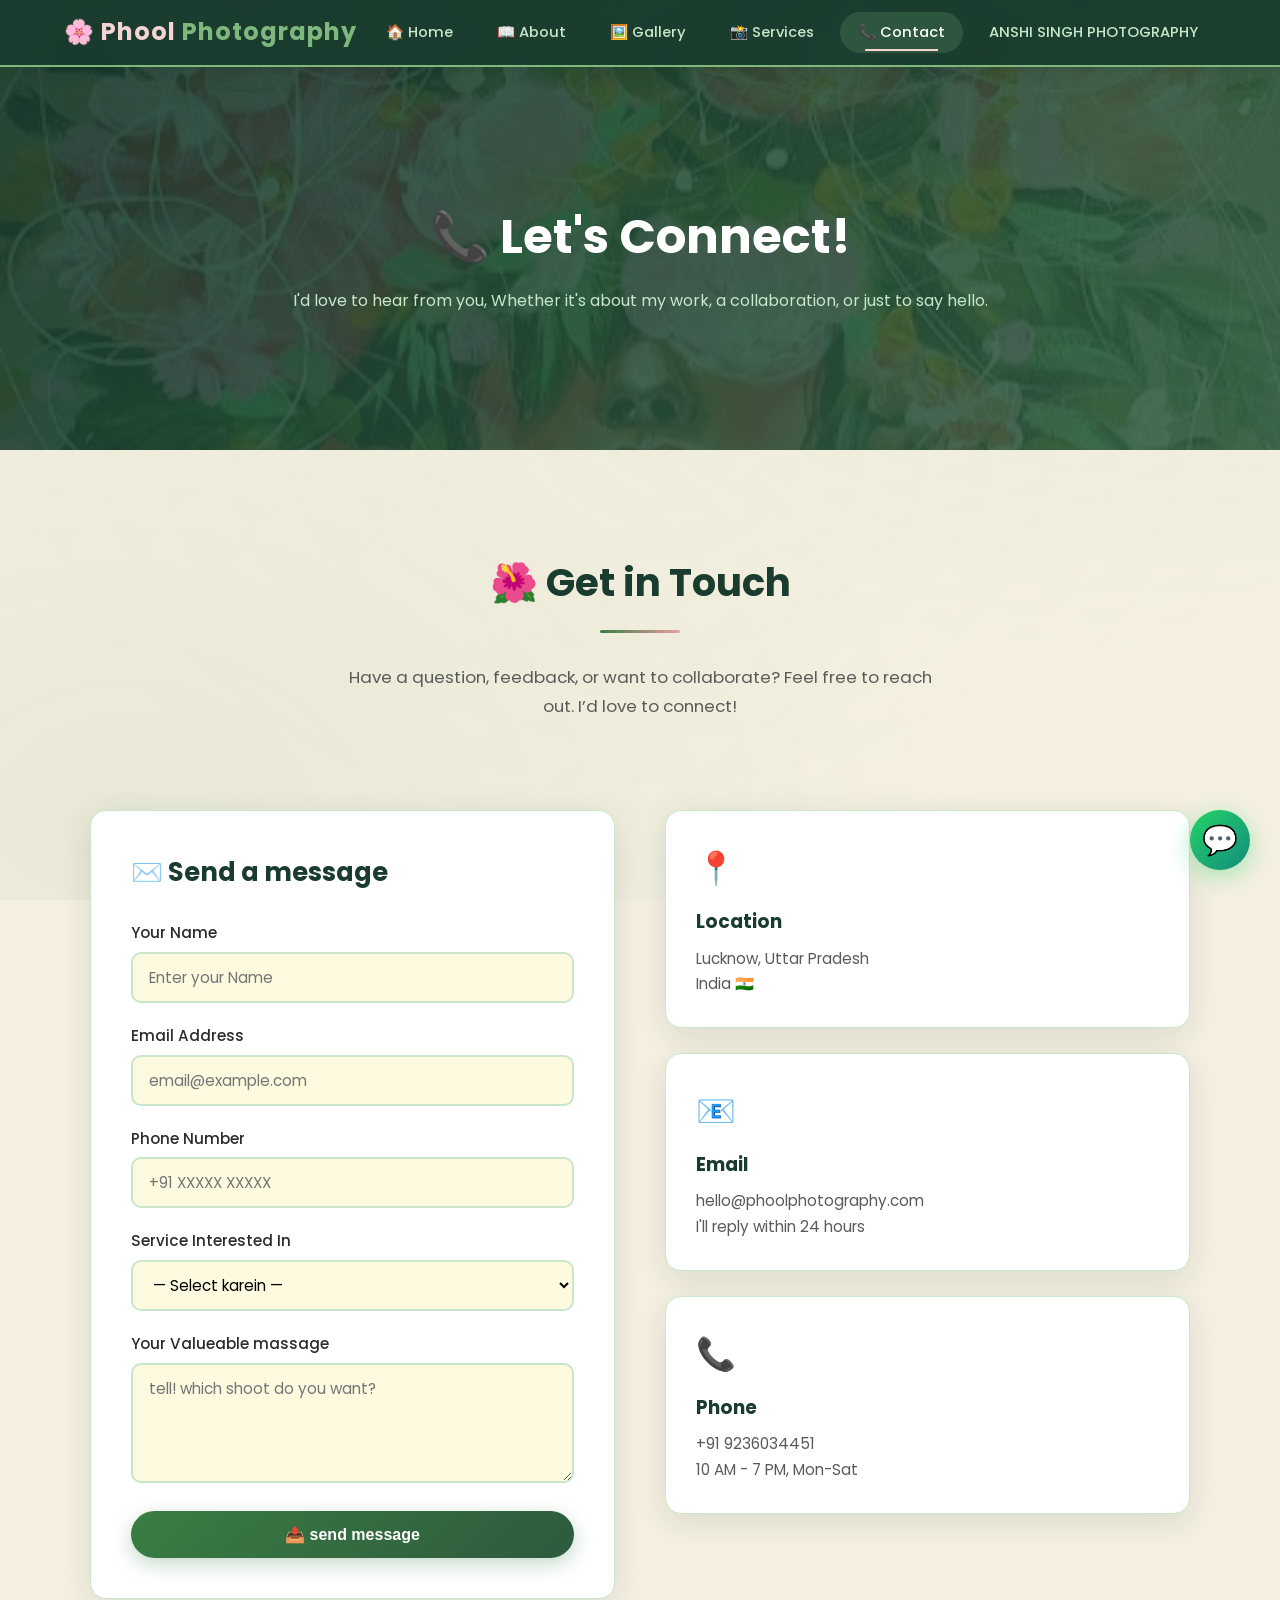
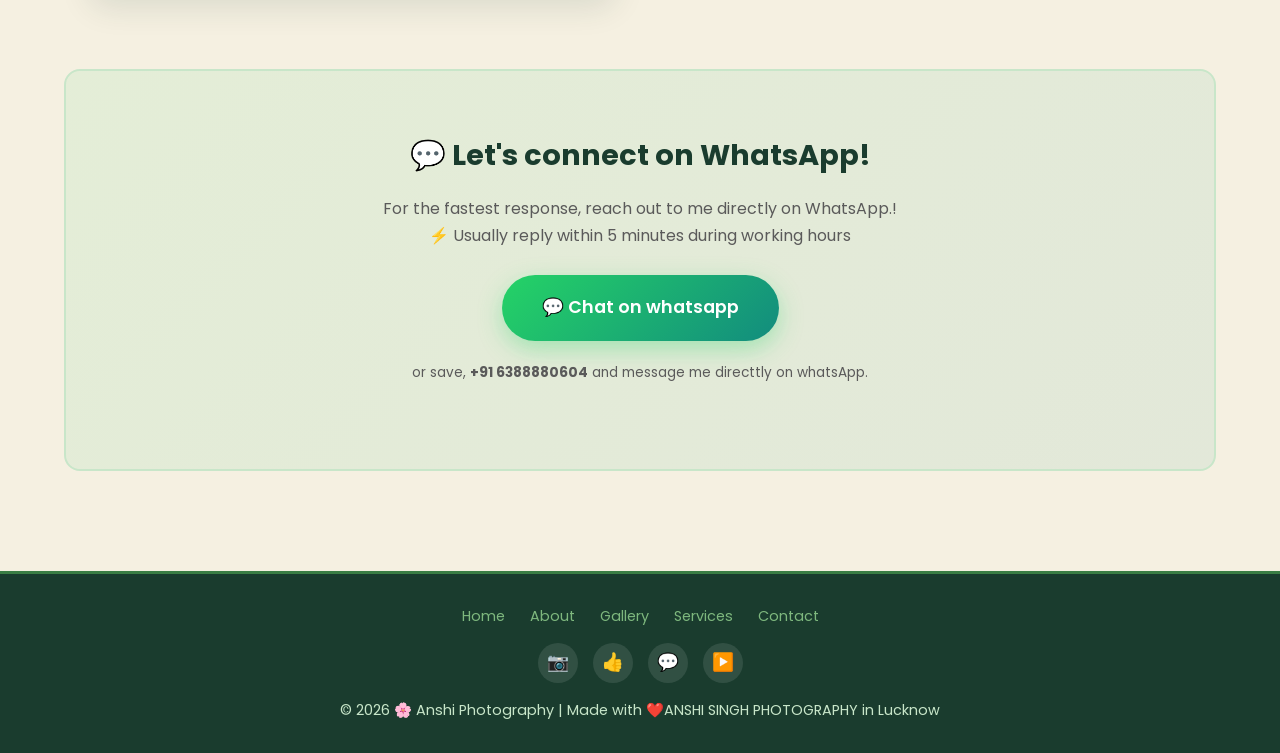
==== contact.html @ 2d27325f "Add files via upload" ====
<!DOCTYPE html>
<html lang="hi">
<head>
  <meta charset="UTF-8">
  <meta name="viewport" content="width=device-width, initial-scale=1.0">
  <title>Contact - Anshi Photography | Connect Karein</title>
  <meta name="description" content="Contact Phool Photography for flower shoot bookings. WhatsApp, email, or phone - connect any way you like.">
  <link rel="stylesheet" href="style.css">
  <link href="https://fonts.googleapis.com/css2?family=Poppins:wght@300;400;500;600;700&display=swap" rel="stylesheet">
</head>
<body>
  <!-- Floating Leaves Background -->
  <div class="floating-leaves">
    <div class="leaf"></div><div class="leaf"></div><div class="leaf"></div><div class="leaf"></div>
    <div class="leaf"></div><div class="leaf"></div><div class="leaf"></div><div class="leaf"></div>
  </div>

  <!-- Header -->
  <header>
    <h2>🌸 <span class="highlight">Phool</span> Photography</h2>
    <button class="menu-toggle" aria-label="Menu">
      <span></span><span></span><span></span>
    </button>
    <nav>
      <a href="index.html">🏠 Home</a>
      <a href="about.html">📖 About</a>
      <a href="gallery.html">🖼️ Gallery</a>
      <a href="services.html">📸 Services</a>
      <a href="contact.html" class="active">📞 Contact</a>
      <a href="index.html" class="logo"> ANSHI SINGH PHOTOGRAPHY</a>
    </nav>
  </header>

  <!-- Contact Hero -->
  <section class="contact-hero">
    <div>
      <h1 class="reveal">📞 Let's Connect!</h1>
      <p class="reveal">I'd love to hear from you, Whether it's about my work, a collaboration, or just to say hello.</p>
    </div>
  </section>

  <!-- Contact Section -->
  <section>
    <h2 class="section-title reveal">🌺 Get in Touch</h2>
    <div class="divider"></div>
    <p class="section-subtitle reveal">Have a question, feedback, or want to collaborate? Feel free to reach out. I’d love to connect!</p>

    <div class="contact-wrapper">
      <!-- Contact Form -->
      <div class="contact-form reveal-left">
        <h2>✉️ Send a message</h2>
        <form id="contactForm">
          <div class="form-group">
            <label for="name">Your Name</label>
            <input type="text" id="name" name="name" placeholder="Enter your Name" required>
          </div>
          <div class="form-group">
            <label for="email">Email Address</label>
            <input type="email" id="email" name="email" placeholder="email@example.com" required>
          </div>
          <div class="form-group">
            <label for="phone">Phone Number</label>
            <input type="tel" id="phone" name="phone" placeholder="+91 XXXXX XXXXX">
          </div>
          <div class="form-group">
            <label for="service">Service Interested In</label>
            <select id="service" name="service">
              <option value="">— Select karein —</option>
              <option value="garden">🌹 Garden Shoot</option>
              <option value="wedding">💐 Wedding Flowers</option>
              <option value="macro">🔬 Macro Photography</option>
              <option value="outdoor">🌻 Outdoor Nature Shoot</option>
              <option value="social">📱 Social Media Content</option>
              <option value="custom">🎨 Custom Package</option>
            </select>
          </div>
          <div class="form-group">
            <label for="message">Your Valueable massage</label>
            <textarea id="message" name="message" placeholder="tell! which shoot do you want?"></textarea>
          </div>
          <button type="submit" class="btn-primary" style="width: 100%;">📤 send message</button>
        </form>
      </div>

      <!-- Contact Info -->
      <div class="contact-info">
        <div class="contact-card reveal-right">
          <span class="icon">📍</span>
          <h3>Location</h3>
          <p>Lucknow, Uttar Pradesh<br>India 🇮🇳</p>
        </div>
        <div class="contact-card reveal-right">
          <span class="icon">📧</span>
          <h3>Email</h3>
          <p>hello@phoolphotography.com<br>I'll reply within 24 hours</p>
        </div>
        <div class="contact-card reveal-right">
          <span class="icon">📞</span>
          <h3>Phone</h3>
          <p>+91 9236034451<br>10 AM - 7 PM, Mon-Sat</p>
        </div>
      </div>
    </div>

    <!-- WhatsApp Direct Section -->
    <div class="whatsapp-section reveal">
      <h2>💬 Let's connect on WhatsApp!</h2>
      <p>For the fastest response, reach out to me directly on WhatsApp.!<br>
      ⚡ Usually reply within 5 minutes during working hours</p>
      <a href="https://wa.me/6388880604?text=Hi!%20Mujhe%20flower%20shoot%20book%20karna%20hai%20🌸%20Kya%20aap%20available%20ho?" 
         class="whatsapp-big-btn" 
         target="_blank" 
         rel="noopener noreferrer">
        💬 Chat on whatsapp
      </a>
      <p style="margin-top: 20px; color: var(--soft-text); font-size: 0.85rem;">
        or save, <strong>+91 6388880604</strong> and message me directtly on whatsApp.
      </p>
    </div>
  </section>

  <!-- WhatsApp Floating Button -->
  <a href="https://wa.me/6388880604?text=Hi!%20Mujhe%20flower%20shoot%20book%20karna%20hai%20🌸" 
     class="whatsapp-btn" 
     target="_blank" 
     rel="noopener noreferrer"
     aria-label="Chat on WhatsApp">
    💬
    <span class="tooltip">WhatsApp!</span>
  </a>

  <!-- Footer -->
  <footer>
    <div class="footer-links">
      <a href="index.html">Home</a>
      <a href="about.html">About</a>
      <a href="gallery.html">Gallery</a>
      <a href="services.html">Services</a>
      <a href="contact.html">Contact</a>
    </div>
    <div class="social-icons">
      <a href="#" aria-label="Instagram">📷</a>
      <a href="#" aria-label="Facebook">👍</a>
      <a href="https://wa.me/6388880604" aria-label="WhatsApp">💬</a>
      <a href="#" aria-label="YouTube">▶️</a>
    </div>
    <p>© 2026 <span class="heart">🌸</span> Anshi Photography | Made with <span class="heart">❤️</span>ANSHI SINGH PHOTOGRAPHY in Lucknow</p>
  </footer>

  <script src="script.js"></script>
</body>
</html>
---- style.css ----
/* ============================================
   Phool - Flower Photography Website
   Theme: Greenery & Floral
   ============================================ */

/* ----- CSS Variables / Color Palette ----- */
:root {
  --deep-green: #1a3c2e;
  --forest-green: #2d5a3d;
  --emerald: #3a7d44;
  --sage: #7eb87e;
  --mint: #a8d5a2;
  --pale-green: #c8e6c9;
  --cream: #fefae0;
  --warm-cream: #f5f0e1;
  --blush-pink: #f7d4d4;
  --rose: #e8a0a0;
  --coral: #e8a87c;
  --gold: #d4a373;
  --dark-text: #2c2c2c;
  --soft-text: #5a5a5a;
  --white: #ffffff;
  --shadow: 0 8px 32px rgba(26, 60, 46, 0.12);
  --shadow-hover: 0 12px 40px rgba(26, 60, 46, 0.22);
  --radius: 16px;
  --radius-sm: 10px;
  --transition: all 0.4s cubic-bezier(0.25, 0.46, 0.45, 0.94);
}

/* ----- Reset & Base ----- */
* {
  margin: 0;
  padding: 0;
  box-sizing: border-box;
}

html {
  scroll-behavior: smooth;
}

body {
  font-family: 'Poppins', sans-serif;
  background: var(--warm-cream);
  color: var(--dark-text);
  overflow-x: hidden;
  line-height: 1.7;
}

/* ----- Background Greenery Pattern (subtle leaves) ----- */
body::before {
  content: '';
  position: fixed;
  top: 0;
  left: 0;
  width: 100%;
  height: 100%;
  background-image: 
    radial-gradient(ellipse at 10% 90%, rgba(58, 125, 68, 0.06) 0%, transparent 50%),
    radial-gradient(ellipse at 90% 10%, rgba(126, 184, 126, 0.08) 0%, transparent 50%),
    radial-gradient(ellipse at 50% 50%, rgba(168, 213, 162, 0.04) 0%, transparent 70%);
  pointer-events: none;
  z-index: 0;
}

/* ----- Floating Leaves Animation (decorative) ----- */
.floating-leaves {
  position: fixed;
  top: 0;
  left: 0;
  width: 100%;
  height: 100%;
  pointer-events: none;
  z-index: 0;
  overflow: hidden;
}

.leaf {
  position: absolute;
  width: 30px;
  height: 30px;
  opacity: 0.15;
  animation: floatLeaf 15s infinite linear;
}

.leaf::before {
  content: '🍃';
  font-size: 28px;
}

.leaf:nth-child(1) { left: 5%; animation-delay: 0s; animation-duration: 18s; }
.leaf:nth-child(2) { left: 20%; animation-delay: 3s; animation-duration: 22s; }
.leaf:nth-child(3) { left: 40%; animation-delay: 6s; animation-duration: 16s; }
.leaf:nth-child(4) { left: 60%; animation-delay: 2s; animation-duration: 20s; }
.leaf:nth-child(5) { left: 75%; animation-delay: 8s; animation-duration: 14s; }
.leaf:nth-child(6) { left: 90%; animation-delay: 4s; animation-duration: 19s; }
.leaf:nth-child(7) { left: 35%; animation-delay: 10s; animation-duration: 17s; }
.leaf:nth-child(8) { left: 55%; animation-delay: 1s; animation-duration: 21s; }

@keyframes floatLeaf {
  0% {
    transform: translateY(110vh) rotate(0deg);
    opacity: 0;
  }
  10% { opacity: 0.15; }
  90% { opacity: 0.15; }
  100% {
    transform: translateY(-10vh) rotate(720deg);
    opacity: 0;
  }
}

/* ----- Header / Navigation ----- */
header {
  position: fixed;
  top: 0;
  left: 0;
  width: 100%;
  z-index: 1000;
  background: rgba(26, 60, 46, 0.92);
  backdrop-filter: blur(16px);
  -webkit-backdrop-filter: blur(16px);
  padding: 12px 5%;
  display: flex;
  justify-content: space-between;
  align-items: center;
  border-bottom: 2px solid var(--sage);
  box-shadow: 0 4px 20px rgba(0, 0, 0, 0.1);
}

header h2 {
  font-size: 1.5rem;
  font-weight: 700;
  color: var(--sage) !important;
  letter-spacing: 1px;
}

header h2 .highlight {
  color: var(--blush-pink);
}

nav {
  display: flex;
  gap: 8px;
  align-items: center;
}

nav a {
  color: var(--pale-green);
  text-decoration: none;
  font-weight: 500;
  font-size: 0.92rem;
  padding: 8px 18px;
  border-radius: 50px;
  transition: var(--transition);
  position: relative;
}

nav a::after {
  content: '';
  position: absolute;
  bottom: 2px;
  left: 50%;
  transform: translateX(-50%) scaleX(0);
  width: 60%;
  height: 2px;
  background: var(--blush-pink);
  transition: transform 0.3s ease;
}

nav a:hover::after,
nav a.active::after {
  transform: translateX(-50%) scaleX(1);
}

nav a:hover,
nav a.active {
  color: var(--white);
  background: rgba(126, 184, 126, 0.2);
}

/* ----- Mobile Menu Toggle ----- */
.menu-toggle {
  display: none;
  flex-direction: column;
  cursor: pointer;
  gap: 5px;
  padding: 5px;
  background: none;
  border: none;
}

.menu-toggle span {
  width: 28px;
  height: 3px;
  background: var(--sage);
  border-radius: 3px;
  transition: var(--transition);
}

.menu-toggle.active span:nth-child(1) {
  transform: rotate(45deg) translate(5px, 6px);
}
.menu-toggle.active span:nth-child(2) {
  opacity: 0;
}
.menu-toggle.active span:nth-child(3) {
  transform: rotate(-45deg) translate(5px, -6px);
}

/* ----- Sections General ----- */
section {
  position: relative;
  z-index: 1;
  padding: 100px 5%;
}

.section-title {
  text-align: center;
  font-size: 2.4rem;
  font-weight: 700;
  color: var(--deep-green);
  margin-bottom: 10px;
}

.section-subtitle {
  text-align: center;
  color: var(--soft-text);
  font-size: 1.05rem;
  margin-bottom: 50px;
  max-width: 600px;
  margin-left: auto;
  margin-right: auto;
}

.section-title .icon {
  display: inline-block;
  margin-right: 8px;
}

/* Decorative divider */
.divider {
  width: 80px;
  height: 3px;
  background: linear-gradient(90deg, var(--emerald), var(--rose));
  margin: 15px auto 30px;
  border-radius: 3px;
}

/* ----- Hero Section ----- */
.hero {
  min-height: 100vh;
  display: flex;
  align-items: center;
  justify-content: center;
  text-align: center;
  padding: 120px 5% 80px;
  background: linear-gradient(135deg, 
    rgba(26, 60, 46, 0.92), 
    rgba(45, 90, 61, 0.88)),
    url('images/ph8.jpeg') center/cover fixed;
  position: relative;
  overflow: hidden;
}

.hero::before {
  content: '';
  position: absolute;
  bottom: 0;
  left: 0;
  right: 0;
  height: 150px;
  background: linear-gradient(transparent, var(--warm-cream));
  pointer-events: none;
}

.hero-content {
  max-width: 800px;
  animation: fadeInUp 1s ease;
}

.hero h1 {
  font-size: 3.5rem;
  font-weight: 700;
  color: var(--white);
  margin-bottom: 15px;
  text-shadow: 0 4px 20px rgba(0, 0, 0, 0.3);
}

.hero h1 .highlight {
  color: var(--blush-pink);
}

.hero p {
  font-size: 1.25rem;
  color: var(--pale-green);
  margin-bottom: 40px;
  font-weight: 300;
}

.hero .btn {
  display: inline-block;
  padding: 16px 40px;
  background: linear-gradient(135deg, var(--emerald), var(--forest-green));
  color: var(--white);
  text-decoration: none;
  border-radius: 50px;
  font-size: 1.05rem;
  font-weight: 600;
  transition: var(--transition);
  box-shadow: 0 8px 25px rgba(58, 125, 68, 0.35);
  border: 2px solid rgba(255, 255, 255, 0.15);
  letter-spacing: 0.5px;
}

.hero .btn:hover {
  transform: translateY(-4px) scale(1.02);
  box-shadow: 0 12px 35px rgba(58, 125, 68, 0.5);
  background: linear-gradient(135deg, var(--forest-green), var(--deep-green));
}

/* ----- Buttons ----- */
.btn-primary {
  display: inline-block;
  padding: 14px 32px;
  background: linear-gradient(135deg, var(--emerald), var(--forest-green));
  color: var(--white);
  text-decoration: none;
  border-radius: 50px;
  font-size: 1rem;
  font-weight: 600;
  transition: var(--transition);
  box-shadow: 0 6px 20px rgba(58, 125, 68, 0.3);
  border: none;
  cursor: pointer;
}

.btn-primary:hover {
  transform: translateY(-3px);
  box-shadow: 0 10px 30px rgba(58, 125, 68, 0.45);
}

.btn-outline {
  display: inline-block;
  padding: 14px 32px;
  background: transparent;
  color: var(--deep-green);
  text-decoration: none;
  border-radius: 50px;
  font-size: 1rem;
  font-weight: 600;
  border: 2px solid var(--emerald);
  transition: var(--transition);
  cursor: pointer;
}

.btn-outline:hover {
  background: var(--emerald);
  color: var(--white);
  transform: translateY(-3px);
}

/* ----- Home Featured Gallery ----- */
.featured-grid {
  display: grid;
  grid-template-columns: repeat(3, 1fr);
  gap: 25px;
  max-width: 1100px;
  margin: 0 auto;
}

.featured-card {
  position: relative;
  border-radius: var(--radius);
  overflow: hidden;
  box-shadow: var(--shadow);
  transition: var(--transition);
  cursor: pointer;
  aspect-ratio: 4/3;
}

.featured-card:hover {
  transform: translateY(-8px);
  box-shadow: var(--shadow-hover);
}

.featured-card img {
  width: 100%;
  height: 100%;
  object-fit: cover;
  transition: transform 0.6s ease;
}

.featured-card:hover img {
  transform: scale(1.08);
}

.featured-card .overlay {
  position: absolute;
  bottom: 0;
  left: 0;
  right: 0;
  padding: 30px 20px 20px;
  background: linear-gradient(transparent, rgba(26, 60, 46, 0.85));
  color: var(--white);
  transform: translateY(20px);
  opacity: 0;
  transition: all 0.4s ease;
}

.featured-card:hover .overlay {
  transform: translateY(0);
  opacity: 1;
}

.featured-card .overlay h3 {
  font-size: 1.2rem;
  font-weight: 600;
}

.featured-card .overlay p {
  font-size: 0.85rem;
  opacity: 0.85;
}

/* ----- About Page ----- */
.about-hero {
  min-height: 60vh;
  display: flex;
  align-items: center;
  justify-content: center;
  text-align: center;
  background: linear-gradient(135deg,
    rgba(26, 60, 46, 0.9),
    rgba(58, 125, 68, 0.85)),
    url('images/ph7.jpeg') center/cover fixed;
  padding: 120px 5% 60px;
}

.about-hero h1 {
  font-size: 3rem;
  color: var(--white);
  margin-bottom: 10px;
}

.about-hero p {
  color: var(--pale-green);
  font-size: 1.15rem;
}

.about-content {
  display: grid;
  grid-template-columns: 1fr 1fr;
  gap: 60px;
  max-width: 1100px;
  margin: 0 auto;
  align-items: center;
  padding: 80px 0;
}

.about-image {
  border-radius: var(--radius);
  overflow: hidden;
  box-shadow: var(--shadow);
}

.about-image img {
  width: 100%;
  height: 400px;
  object-fit: cover;
  transition: transform 0.6s ease;
}

.about-image:hover img {
  transform: scale(1.03);
}

.about-text h2 {
  font-size: 2rem;
  color: var(--deep-green);
  margin-bottom: 20px;
}

.about-text p {
  color: var(--soft-text);
  margin-bottom: 16px;
  font-size: 1.02rem;
}

.about-stats {
  display: grid;
  grid-template-columns: repeat(3, 1fr);
  gap: 20px;
  margin-top: 40px;
}

.stat-item {
  text-align: center;
  padding: 25px 15px;
  background: var(--white);
  border-radius: var(--radius-sm);
  box-shadow: var(--shadow);
  transition: var(--transition);
  border: 1px solid var(--pale-green);
}

.stat-item:hover {
  transform: translateY(-5px);
  box-shadow: var(--shadow-hover);
}

.stat-item .number {
  font-size: 2rem;
  font-weight: 700;
  color: var(--emerald);
}

.stat-item .label {
  font-size: 0.9rem;
  color: var(--soft-text);
  margin-top: 5px;
}

/* ----- Gallery Page ----- */
.gallery-hero {
  min-height: 50vh;
  display: flex;
  align-items: center;
  justify-content: center;
  text-align: center;
  background: linear-gradient(135deg,
    rgba(26, 60, 46, 0.9),
    rgba(45, 90, 61, 0.85)),
    url('images/ph2.jpeg') center/cover fixed;
  padding: 120px 5% 60px;
}

.gallery-hero h1 {
  font-size: 3rem;
  color: var(--white);
  margin-bottom: 10px;
}

.gallery-hero p {
  color: var(--pale-green);
}

.gallery-filters {
  display: flex;
  justify-content: center;
  gap: 12px;
  flex-wrap: wrap;
  margin-bottom: 40px;
}

.filter-btn {
  padding: 10px 28px;
  border: 2px solid var(--sage);
  background: transparent;
  color: var(--deep-green);
  border-radius: 50px;
  font-size: 0.9rem;
  font-weight: 500;
  cursor: pointer;
  transition: var(--transition);
}

.filter-btn:hover,
.filter-btn.active {
  background: var(--emerald);
  color: var(--white);
  border-color: var(--emerald);
}

.gallery-grid {
  display: grid;
  grid-template-columns: repeat(auto-fill, minmax(300px, 1fr));
  gap: 20px;
  max-width: 1200px;
  margin: 0 auto;
}

.gallery-item {
  position: relative;
  border-radius: var(--radius-sm);
  overflow: hidden;
  box-shadow: var(--shadow);
  cursor: pointer;
  transition: var(--transition);
  aspect-ratio: 4/3;
}

.gallery-item:hover {
  transform: translateY(-5px);
  box-shadow: var(--shadow-hover);
}

.gallery-item img {
  width: 100%;
  height: 100%;
  object-fit: cover;
  transition: transform 0.5s ease;
}

.gallery-item:hover img {
  transform: scale(1.06);
}

.gallery-item .overlay {
  position: absolute;
  inset: 0;
  background: rgba(26, 60, 46, 0.6);
  display: flex;
  align-items: center;
  justify-content: center;
  opacity: 0;
  transition: var(--transition);
  color: var(--white);
  font-size: 1rem;
  font-weight: 500;
  backdrop-filter: blur(3px);
}

.gallery-item:hover .overlay {
  opacity: 1;
}

/* Lightbox Modal */
.lightbox {
  display: none;
  position: fixed;
  inset: 0;
  z-index: 2000;
  background: rgba(0, 0, 0, 0.92);
  backdrop-filter: blur(10px);
  align-items: center;
  justify-content: center;
  padding: 40px;
}

.lightbox.active {
  display: flex;
}

.lightbox img {
  max-width: 90%;
  max-height: 85vh;
  border-radius: var(--radius);
  box-shadow: 0 20px 60px rgba(0, 0, 0, 0.5);
  animation: fadeInUp 0.4s ease;
}

.lightbox-close {
  position: absolute;
  top: 30px;
  right: 40px;
  font-size: 2.5rem;
  color: var(--white);
  cursor: pointer;
  transition: var(--transition);
  background: none;
  border: none;
}

.lightbox-close:hover {
  transform: rotate(90deg);
  color: var(--rose);
}

/* ----- Services Page ----- */
.services-hero {
  min-height: 50vh;
  display: flex;
  align-items: center;
  justify-content: center;
  text-align: center;
  background: linear-gradient(135deg,
    rgba(26, 60, 46, 0.9),
    rgba(58, 125, 68, 0.85)),
    url('images/WhatsApp Image 2026-07-25 at 7.45.21 PM.jpeg') center/cover fixed;
  padding: 120px 5% 60px;
}

.services-hero h1 {
  font-size: 3rem;
  color: var(--white);
  margin-bottom: 10px;
}

.services-hero p {
  color: var(--pale-green);
}

.services-grid {
  display: grid;
  grid-template-columns: repeat(3, 1fr);
  gap: 30px;
  padding: 40px 20px;
  max-width: 1100px;
  margin: 0 auto;
}

.service-card {
  background: var(--white);
  border-radius: var(--radius);
  padding: 30px 20px;
  text-align: center;
  box-shadow: var(--shadow);
  transition: var(--transition);
  border: 1px solid var(--pale-green);
  position: relative;
  overflow: hidden;
}

.service-card::before {
  content: '';
  position: absolute;
  top: 0;
  left: 0;
  right: 0;
  height: 4px;
  background: linear-gradient(90deg, var(--emerald), var(--sage), var(--rose));
  transform: scaleX(0);
  transition: transform 0.4s ease;
}

.service-card:hover::before {
  transform: scaleX(1);
}

.service-card:hover {
  transform: translateY(-8px);
}
.service-card .icon {
  font-size: 3rem;
  margin-bottom: 20px;
  display: block;
}

.service-card h3 {
  font-size: 1.3rem;
  color: var(--deep-green);
  margin-bottom: 12px;
}

.service-card p {
  color: var(--soft-text);
  font-size: 0.95rem;
  margin-bottom: 20px;
}


/* ----- Contact Page ----- */
.contact-hero {
  min-height: 50vh;
  display: flex;
  align-items: center;
  justify-content: center;
  text-align: center;
  background: linear-gradient(135deg,
    rgba(26, 60, 46, 0.9),
    rgba(45, 90, 61, 0.85)),
    url('images/about.jpeg') center/cover fixed;
  padding: 120px 5% 60px;
}

.contact-hero h1 {
  font-size: 3rem;
  color: var(--white);
  margin-bottom: 10px;
}

.contact-hero p {
  color: var(--pale-green);
}

.contact-wrapper {
  display: grid;
  grid-template-columns: 1fr 1fr;
  gap: 50px;
  max-width: 1100px;
  margin: 0 auto;
  padding: 40px 0;
}

.contact-form {
  background: var(--white);
  padding: 40px;
  border-radius: var(--radius);
  box-shadow: var(--shadow);
  border: 1px solid var(--pale-green);
}

.contact-form h2 {
  font-size: 1.6rem;
  color: var(--deep-green);
  margin-bottom: 25px;
}

.form-group {
  margin-bottom: 20px;
}

.form-group label {
  display: block;
  font-weight: 500;
  color: var(--dark-text);
  margin-bottom: 6px;
  font-size: 0.95rem;
}

.form-group input,
.form-group textarea,
.form-group select {
  width: 100%;
  padding: 12px 16px;
  border: 2px solid var(--pale-green);
  border-radius: var(--radius-sm);
  font-family: 'Poppins', sans-serif;
  font-size: 0.95rem;
  transition: var(--transition);
  background: var(--cream);
  outline: none;
}

.form-group input:focus,
.form-group textarea:focus,
.form-group select:focus {
  border-color: var(--emerald);
  box-shadow: 0 0 0 4px rgba(58, 125, 68, 0.1);
  background: var(--white);
}

.form-group textarea {
  min-height: 120px;
  resize: vertical;
}

.contact-info {
  display: flex;
  flex-direction: column;
  gap: 25px;
}

.contact-card {
  background: var(--white);
  padding: 30px;
  border-radius: var(--radius);
  box-shadow: var(--shadow);
  border: 1px solid var(--pale-green);
  transition: var(--transition);
}

.contact-card:hover {
  transform: translateY(-4px);
  box-shadow: var(--shadow-hover);
}

.contact-card .icon {
  font-size: 2rem;
  margin-bottom: 10px;
  display: block;
}

.contact-card h3 {
  color: var(--deep-green);
  margin-bottom: 8px;
}

.contact-card p {
  color: var(--soft-text);
  font-size: 0.95rem;
}

/* WhatsApp Button (floating) */
.whatsapp-btn {
  position: fixed;
  bottom: 30px;
  right: 30px;
  z-index: 999;
  width: 60px;
  height: 60px;
  background: linear-gradient(135deg, #25d366, #128c7e);
  border-radius: 50%;
  display: flex;
  align-items: center;
  justify-content: center;
  font-size: 1.8rem;
  color: var(--white);
  text-decoration: none;
  box-shadow: 0 6px 25px rgba(37, 211, 102, 0.4);
  transition: var(--transition);
  animation: pulseWhatsApp 2s infinite;
}

.whatsapp-btn:hover {
  transform: scale(1.12);
  box-shadow: 0 8px 35px rgba(37, 211, 102, 0.55);
}

@keyframes pulseWhatsApp {
  0%, 100% { box-shadow: 0 6px 25px rgba(37, 211, 102, 0.4); }
  50% { box-shadow: 0 6px 40px rgba(37, 211, 102, 0.65); }
}

.whatsapp-btn .tooltip {
  position: absolute;
  right: 70px;
  background: var(--deep-green);
  color: var(--white);
  padding: 8px 16px;
  border-radius: 8px;
  font-size: 0.85rem;
  white-space: nowrap;
  opacity: 0;
  pointer-events: none;
  transition: var(--transition);
}

.whatsapp-btn:hover .tooltip {
  opacity: 1;
}

/* WhatsApp Section in Contact Page */
.whatsapp-section {
  text-align: center;
  padding: 60px;
  background: linear-gradient(135deg, rgba(37, 211, 102, 0.08), rgba(18, 140, 126, 0.08));
  border-radius: var(--radius);
  border: 2px solid var(--pale-green);
  margin-top: 30px;
}

.whatsapp-section h2 {
  font-size: 1.8rem;
  color: var(--deep-green);
  margin-bottom: 15px;
}

.whatsapp-section p {
  color: var(--soft-text);
  margin-bottom: 25px;
}

.whatsapp-big-btn {
  display: inline-flex;
  align-items: center;
  gap: 12px;
  padding: 18px 40px;
  background: linear-gradient(135deg, #25d366, #128c7e);
  color: var(--white);
  text-decoration: none;
  border-radius: 50px;
  font-size: 1.1rem;
  font-weight: 600;
  transition: var(--transition);
  box-shadow: 0 8px 25px rgba(37, 211, 102, 0.35);
}

.whatsapp-big-btn:hover {
  transform: translateY(-4px);
  box-shadow: 0 12px 35px rgba(37, 211, 102, 0.5);
}

/* ----- Footer ----- */
footer {
  position: relative;
  z-index: 1;
  background: var(--deep-green);
  color: var(--pale-green);
  text-align: center;
  padding: 30px 5%;
  font-size: 0.9rem;
  border-top: 3px solid var(--emerald);
}

footer .footer-links {
  display: flex;
  justify-content: center;
  gap: 25px;
  margin-bottom: 15px;
  flex-wrap: wrap;
}

footer .footer-links a {
  color: var(--sage);
  text-decoration: none;
  transition: var(--transition);
}

footer .footer-links a:hover {
  color: var(--white);
}

footer .social-icons {
  display: flex;
  justify-content: center;
  gap: 15px;
  margin-bottom: 15px;
}

footer .social-icons a {
  width: 40px;
  height: 40px;
  border-radius: 50%;
  background: rgba(255, 255, 255, 0.1);
  display: flex;
  align-items: center;
  justify-content: center;
  color: var(--sage);
  text-decoration: none;
  font-size: 1.1rem;
  transition: var(--transition);
}

footer .social-icons a:hover {
  background: var(--emerald);
  color: var(--white);
  transform: translateY(-3px);
}

footer .heart {
  color: var(--rose);
}

/* ============================================
   Animations
   ============================================ */

@keyframes fadeInUp {
  from {
    opacity: 0;
    transform: translateY(40px);
  }
  to {
    opacity: 1;
    transform: translateY(0);
  }
}

@keyframes fadeIn {
  from { opacity: 0; }
  to { opacity: 1; }
}

@keyframes scaleIn {
  from {
    opacity: 0;
    transform: scale(0.9);
  }
  to {
    opacity: 1;
    transform: scale(1);
  }
}

/* Reveal animations (triggered by JS) */
.reveal {
  opacity: 0;
  transform: translateY(40px);
  transition: opacity 0.8s ease, transform 0.8s cubic-bezier(0.25, 0.46, 0.45, 0.94);
}

.reveal.visible {
  opacity: 1;
  transform: translateY(0);
}

.reveal-left {
  opacity: 0;
  transform: translateX(-60px);
  transition: opacity 0.8s ease, transform 0.8s cubic-bezier(0.25, 0.46, 0.45, 0.94);
}

.reveal-left.visible {
  opacity: 1;
  transform: translateX(0);
}

.reveal-right {
  opacity: 0;
  transform: translateX(60px);
  transition: opacity 0.8s ease, transform 0.8s cubic-bezier(0.25, 0.46, 0.45, 0.94);
}

.reveal-right.visible {
  opacity: 1;
  transform: translateX(0);
}

.reveal-scale {
  opacity: 0;
  transform: scale(0.85);
  transition: opacity 0.8s ease, transform 0.8s cubic-bezier(0.25, 0.46, 0.45, 0.94);
}

.reveal-scale.visible {
  opacity: 1;
  transform: scale(1);
}

/* ============================================
   Responsive Design
   ============================================ */

/* Tablets */
@media (max-width: 992px) {
  .about-content {
    grid-template-columns: 1fr;
    gap: 40px;
  }
  
  .services-grid {
    grid-template-columns: repeat(2, 1fr);
  }
  
  .contact-wrapper {
    grid-template-columns: 1fr;
  }
  
  .hero h1 {
    font-size: 2.6rem;
  }
  
  .section-title {
    font-size: 2rem;
  }
  
  .featured-grid {
    grid-template-columns: repeat(2, 1fr);
  }
}

/* Mobile */
@media (max-width: 768px) {
  header {
    padding: 10px 5%;
  }
  
  nav {
    position: fixed;
    top: 60px;
    left: 0;
    width: 100%;
    background: rgba(26, 60, 46, 0.98);
    backdrop-filter: blur(10px);
    flex-direction: column;
    padding: 20px;
    gap: 5px;
    transform: translateY(-120%);
    transition: transform 0.4s ease;
    border-bottom: 2px solid var(--sage);
  }
  
  nav.open {
    transform: translateY(0);
  }
  
  nav a {
    width: 100%;
    text-align: center;
    padding: 12px;
  }
  
  .menu-toggle {
    display: flex;
  }
  
  .hero {
    padding: 100px 5% 60px;
  }
  
  .hero h1 {
    font-size: 2rem;
  }
  
  .hero p {
    font-size: 1rem;
  }
  
  .section-title {
    font-size: 1.6rem;
  }
  
  .featured-grid {
    grid-template-columns: 1fr;
  }
  
  .services-grid {
    grid-template-columns: 1fr;
  }
  
  .gallery-grid {
    grid-template-columns: repeat(2, 1fr);
    gap: 12px;
  }
  
  .about-stats {
    grid-template-columns: repeat(2, 1fr);
  }
  
  .contact-form {
    padding: 25px;
  }
  
  .whatsapp-section {
    padding: 30px 20px;
  }
  
  .whatsapp-section h2 {
    font-size: 1.4rem;
  }
  
  section {
    padding: 60px 5%;
  }
  
  .hero h1 {
    font-size: 1.8rem;
  }
  
  .about-hero h1,
  .gallery-hero h1,
  .services-hero h1,
  .contact-hero h1 {
    font-size: 2rem;
  }
}

/* Small Mobile */
@media (max-width: 480px) {
  .gallery-grid {
    grid-template-columns: 1fr;
  }
  
  .hero h1 {
    font-size: 1.5rem;
  }
  
  .btn-primary,
  .hero .btn {
    padding: 12px 28px;
    font-size: 0.9rem;
  }
}
.tagline {
    font-size: 14px;
    color: #ded8d8;
    margin-top: -5px;
    font-weight: 500;
    letter-spacing: 1px;
}
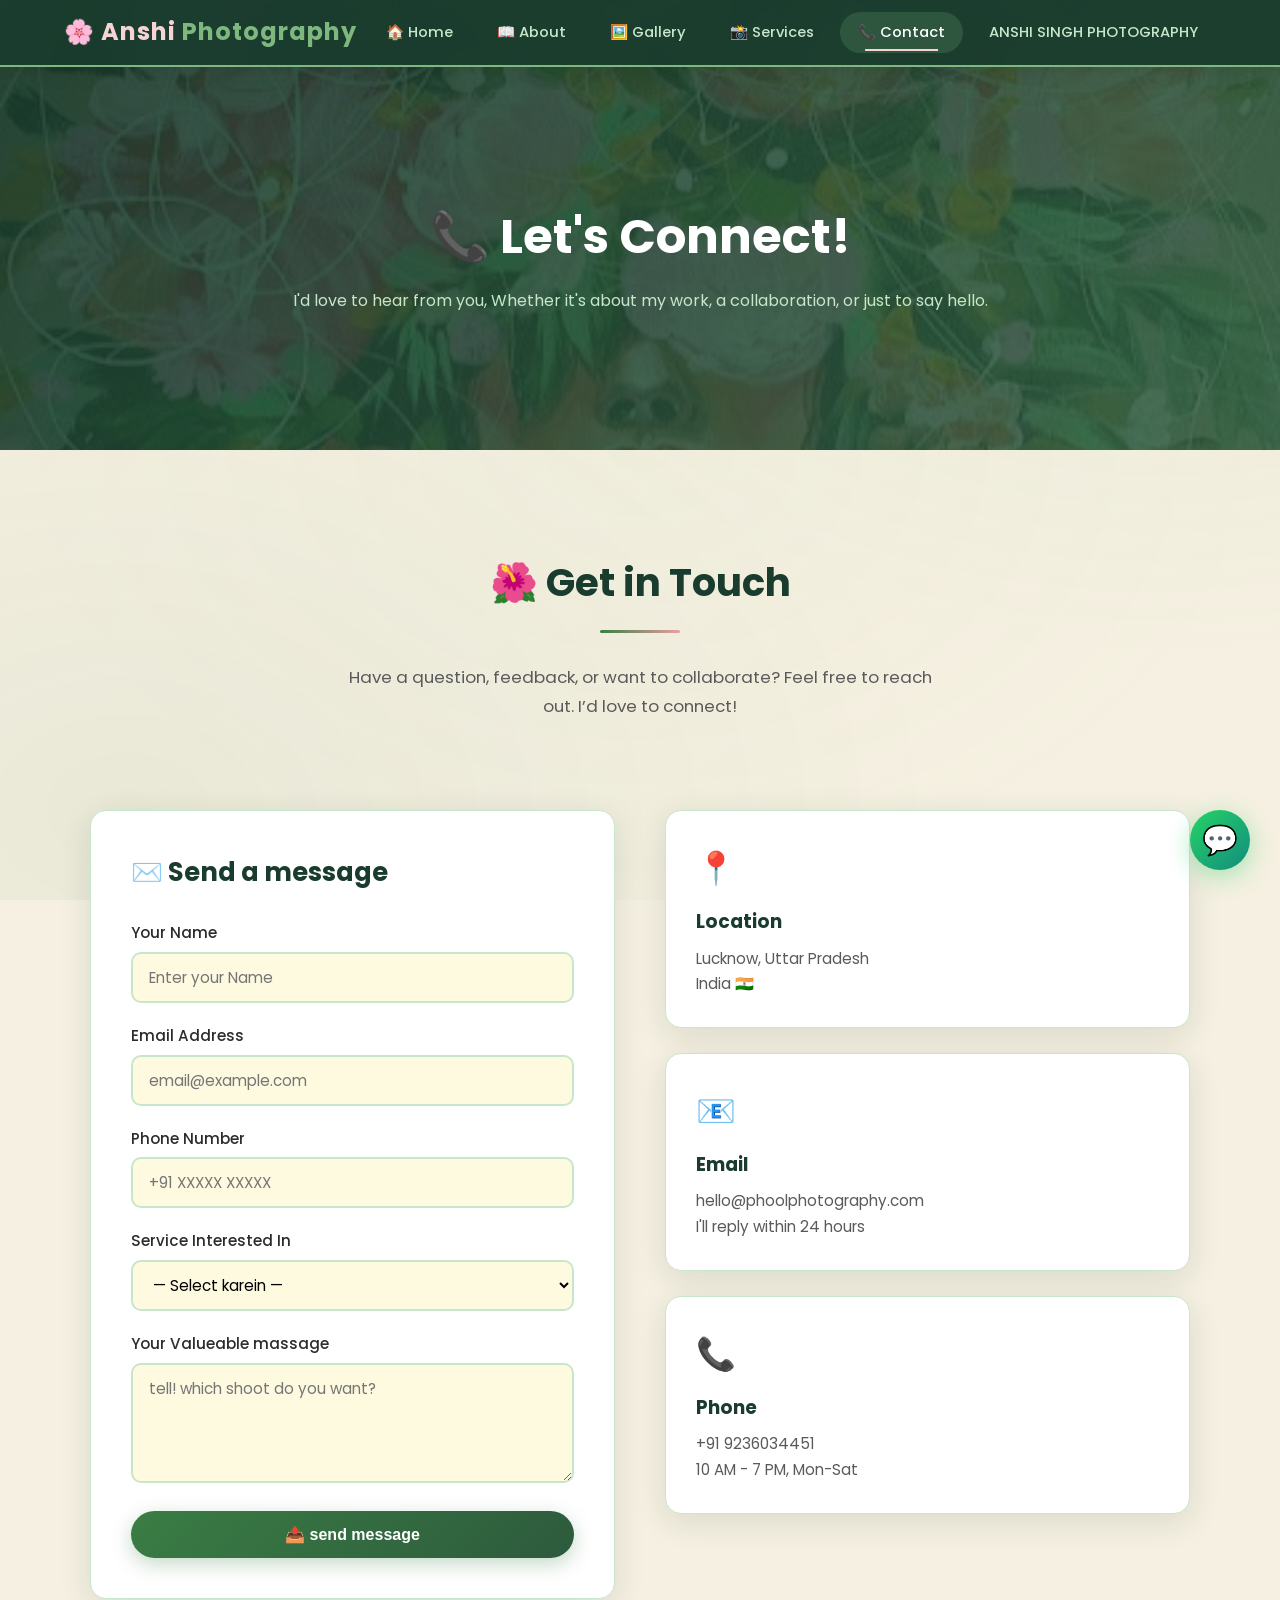
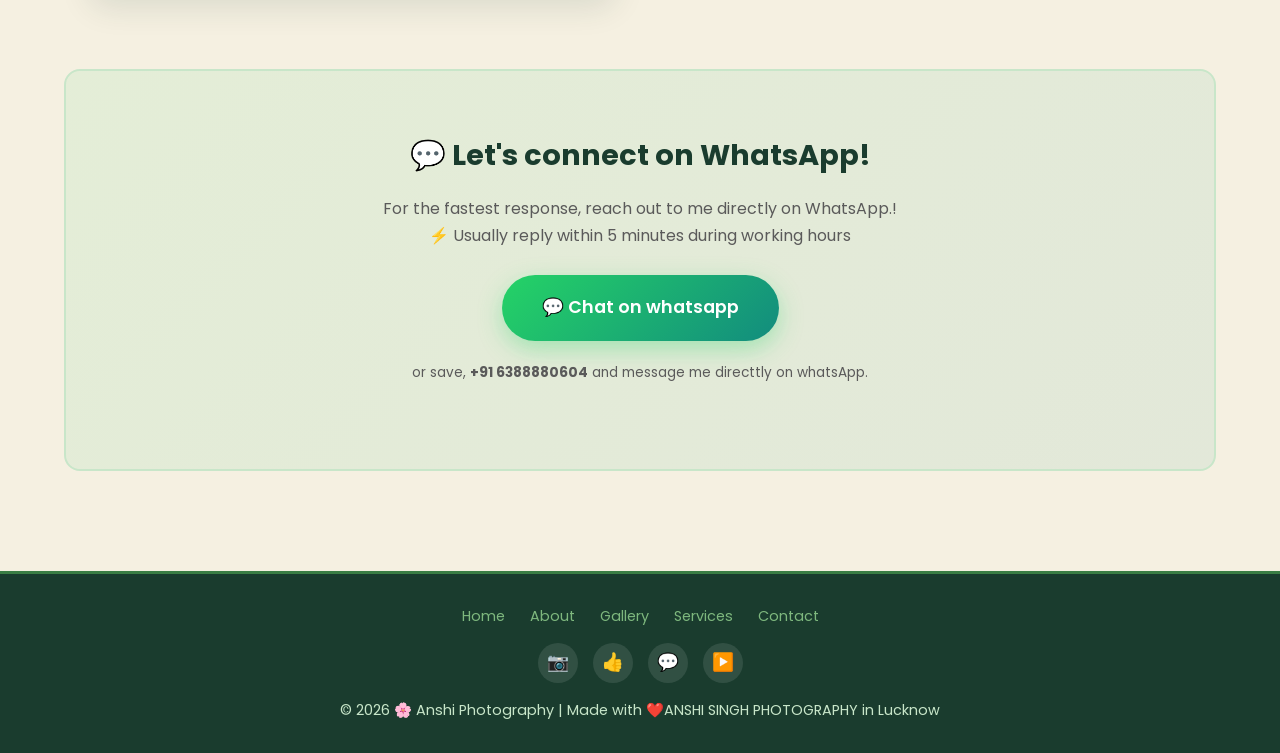
==== commit e9489706: "Update contact.html" ====
--- a/contact.html
+++ b/contact.html
@@ -4,7 +4,7 @@
   <meta charset="UTF-8">
   <meta name="viewport" content="width=device-width, initial-scale=1.0">
   <title>Contact - Anshi Photography | Connect Karein</title>
-  <meta name="description" content="Contact Phool Photography for flower shoot bookings. WhatsApp, email, or phone - connect any way you like.">
+  <meta name="description" content="Contact Anshi Photography for flower shoot bookings. WhatsApp, email, or phone - connect any way you like.">
   <link rel="stylesheet" href="style.css">
   <link href="https://fonts.googleapis.com/css2?family=Poppins:wght@300;400;500;600;700&display=swap" rel="stylesheet">
 </head>
@@ -17,7 +17,7 @@
 
   <!-- Header -->
   <header>
-    <h2>🌸 <span class="highlight">Phool</span> Photography</h2>
+    <h2>🌸 <span class="highlight">Anshi</span> Photography</h2>
     <button class="menu-toggle" aria-label="Menu">
       <span></span><span></span><span></span>
     </button>
